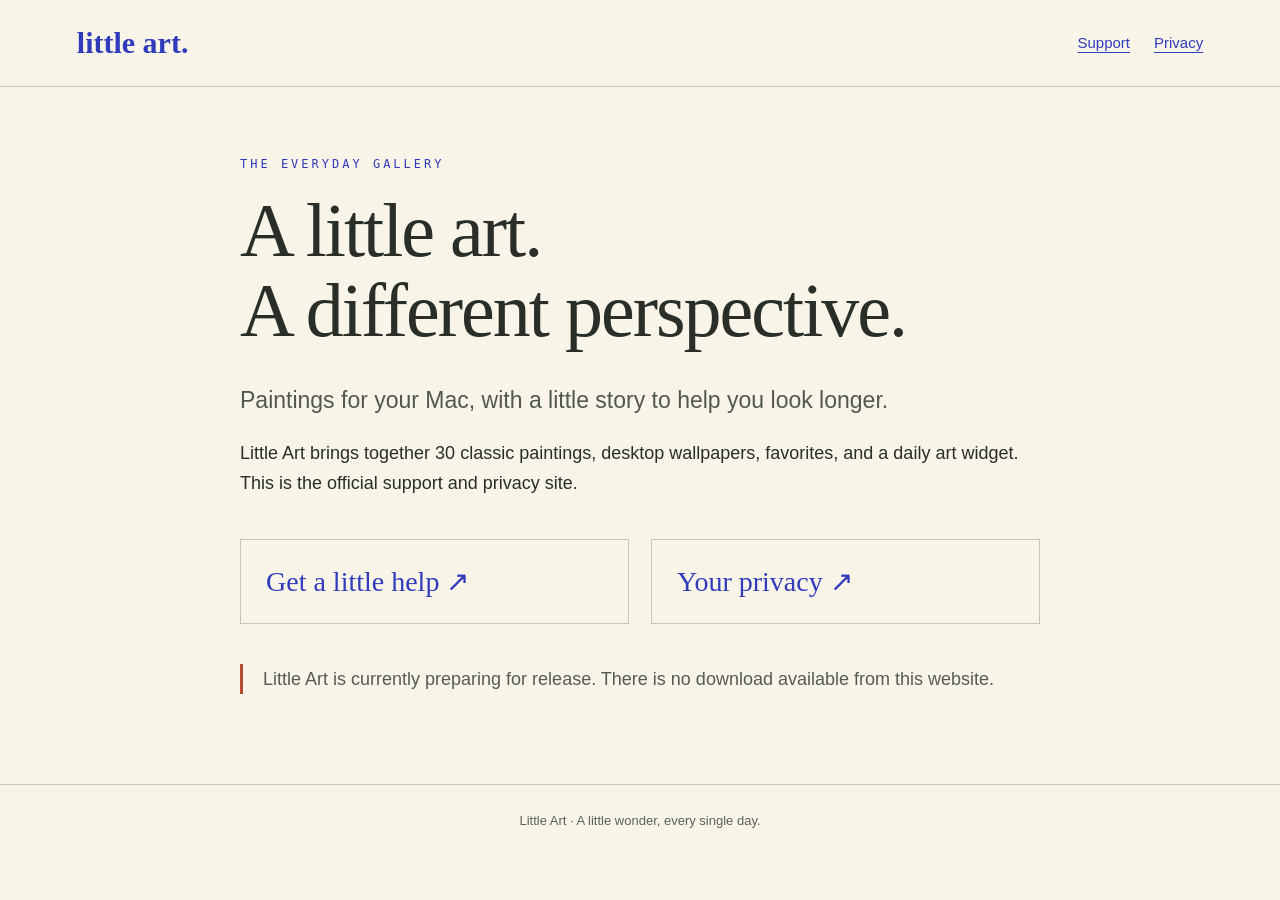
==== index.html @ faa5f4cb "Publish Little Art support and privacy pages" ====
<!doctype html>
<html lang="en"><head><meta charset="utf-8"><meta name="viewport" content="width=device-width,initial-scale=1"><title>A little wonder · Little Art</title><meta name="description" content="Support and privacy information for Little Art, a painting wallpaper app for Mac."><link rel="stylesheet" href="style.css"></head><body><header><a class="brand" href="index.html">little art.</a><nav aria-label="Main navigation"><a href="support.html">Support</a><a href="privacy.html">Privacy</a></nav></header><main><p class="eyebrow">The everyday gallery</p><h1>A little art.<br>A different perspective.</h1><p class="intro">Paintings for your Mac, with a little story to help you look longer.</p><p>Little Art brings together 30 classic paintings, desktop wallpapers, favorites, and a daily art widget. This is the official support and privacy site.</p><div class="links"><a href="support.html">Get a little help ↗</a><a href="privacy.html">Your privacy ↗</a></div><p class="note">Little Art is currently preparing for release. There is no download available from this website.</p></main><footer>Little Art · A little wonder, every single day.</footer></body></html>
---- style.css ----
:root{color-scheme:light;--paper:#f8f4e8;--ink:#292e29;--blue:#303bbb;--red:#b64b30}*{box-sizing:border-box}body{margin:0;background:var(--paper);color:var(--ink);font:18px/1.7 -apple-system,BlinkMacSystemFont,"Segoe UI",sans-serif}header{padding:26px max(6vw,24px);border-bottom:1px solid #ccc7b9;display:flex;justify-content:space-between;align-items:center;gap:24px}a{color:var(--blue);text-underline-offset:4px}a:focus-visible{outline:3px solid var(--red);outline-offset:5px}.brand{font:bold 30px Georgia,serif;text-decoration:none}nav{display:flex;gap:24px;font-size:15px}main{max-width:850px;margin:70px auto 90px;padding:0 25px}.eyebrow{font:12px monospace;letter-spacing:3px;color:var(--blue);text-transform:uppercase}h1{font:normal clamp(44px,8vw,76px)/1.05 Georgia,serif;letter-spacing:-2px;margin:20px 0 30px}h2{font:normal 30px/1.2 Georgia,serif;margin-top:42px}p{margin:18px 0}.intro{font-size:23px;color:#53584f}.contact{display:inline-block;background:var(--blue);color:white;padding:13px 22px;text-decoration:none;margin:10px 0;overflow-wrap:anywhere}.note{border-left:3px solid var(--red);padding-left:20px;color:#555b52}.links{display:grid;grid-template-columns:1fr 1fr;gap:22px;margin:40px 0}.links a{padding:25px;border:1px solid #c9c5b6;text-decoration:none;font:28px Georgia,serif}footer{border-top:1px solid #ccc7b9;padding:25px;text-align:center;font-size:13px;color:#5b6157}@media(max-width:540px){header{align-items:flex-start;flex-direction:column;gap:12px}main{margin-top:45px}.links{grid-template-columns:1fr}body{font-size:16px}}
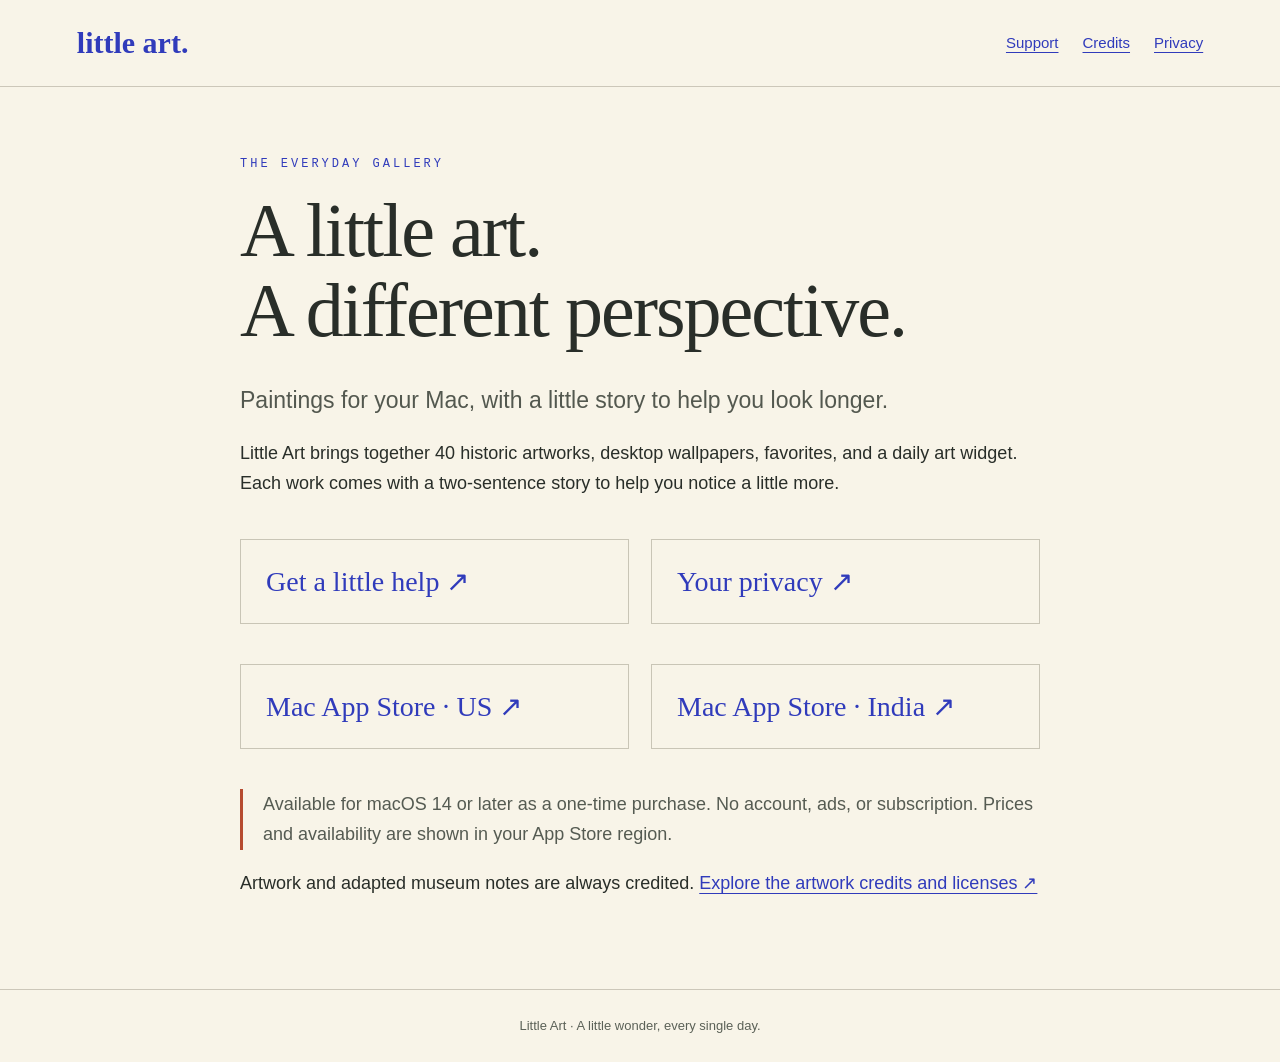
==== commit 06dca2e0: "Update live app links, 40-work collection and artwork credits" ====
--- a/index.html
+++ b/index.html
@@ -1,2 +1,2 @@
 <!doctype html>
-<html lang="en"><head><meta charset="utf-8"><meta name="viewport" content="width=device-width,initial-scale=1"><title>A little wonder · Little Art</title><meta name="description" content="Support and privacy information for Little Art, a painting wallpaper app for Mac."><link rel="stylesheet" href="style.css"></head><body><header><a class="brand" href="index.html">little art.</a><nav aria-label="Main navigation"><a href="support.html">Support</a><a href="privacy.html">Privacy</a></nav></header><main><p class="eyebrow">The everyday gallery</p><h1>A little art.<br>A different perspective.</h1><p class="intro">Paintings for your Mac, with a little story to help you look longer.</p><p>Little Art brings together 30 classic paintings, desktop wallpapers, favorites, and a daily art widget. This is the official support and privacy site.</p><div class="links"><a href="support.html">Get a little help ↗</a><a href="privacy.html">Your privacy ↗</a></div><p class="note">Little Art is currently preparing for release. There is no download available from this website.</p></main><footer>Little Art · A little wonder, every single day.</footer></body></html>+<html lang="en"><head><meta charset="utf-8"><meta name="viewport" content="width=device-width,initial-scale=1"><title>A little wonder · Little Art</title><meta name="description" content="Support and privacy information for Little Art, a painting wallpaper app for Mac."><link rel="stylesheet" href="style.css"></head><body><header><a class="brand" href="index.html">little art.</a><nav aria-label="Main navigation"><a href="support.html">Support</a><a href="credits.html">Credits</a><a href="privacy.html">Privacy</a></nav></header><main><p class="eyebrow">The everyday gallery</p><h1>A little art.<br>A different perspective.</h1><p class="intro">Paintings for your Mac, with a little story to help you look longer.</p><p>Little Art brings together 40 historic artworks, desktop wallpapers, favorites, and a daily art widget. Each work comes with a two-sentence story to help you notice a little more.</p><div class="links"><a href="support.html">Get a little help ↗</a><a href="privacy.html">Your privacy ↗</a></div><div class="links"><a href="https://apps.apple.com/us/app/little-art-daily-paintings/id6816828587?mt=12">Mac App Store · US ↗</a><a href="https://apps.apple.com/in/app/little-art-daily-paintings/id6816828587?mt=12">Mac App Store · India ↗</a></div><p class="note">Available for macOS 14 or later as a one-time purchase. No account, ads, or subscription. Prices and availability are shown in your App Store region.</p><p>Artwork and adapted museum notes are always credited. <a href="credits.html">Explore the artwork credits and licenses ↗</a></p></main><footer>Little Art · A little wonder, every single day.</footer></body></html>
--- a/style.css
+++ b/style.css
@@ -1 +1,3 @@
 :root{color-scheme:light;--paper:#f8f4e8;--ink:#292e29;--blue:#303bbb;--red:#b64b30}*{box-sizing:border-box}body{margin:0;background:var(--paper);color:var(--ink);font:18px/1.7 -apple-system,BlinkMacSystemFont,"Segoe UI",sans-serif}header{padding:26px max(6vw,24px);border-bottom:1px solid #ccc7b9;display:flex;justify-content:space-between;align-items:center;gap:24px}a{color:var(--blue);text-underline-offset:4px}a:focus-visible{outline:3px solid var(--red);outline-offset:5px}.brand{font:bold 30px Georgia,serif;text-decoration:none}nav{display:flex;gap:24px;font-size:15px}main{max-width:850px;margin:70px auto 90px;padding:0 25px}.eyebrow{font:12px monospace;letter-spacing:3px;color:var(--blue);text-transform:uppercase}h1{font:normal clamp(44px,8vw,76px)/1.05 Georgia,serif;letter-spacing:-2px;margin:20px 0 30px}h2{font:normal 30px/1.2 Georgia,serif;margin-top:42px}p{margin:18px 0}.intro{font-size:23px;color:#53584f}.contact{display:inline-block;background:var(--blue);color:white;padding:13px 22px;text-decoration:none;margin:10px 0;overflow-wrap:anywhere}.note{border-left:3px solid var(--red);padding-left:20px;color:#555b52}.links{display:grid;grid-template-columns:1fr 1fr;gap:22px;margin:40px 0}.links a{padding:25px;border:1px solid #c9c5b6;text-decoration:none;font:28px Georgia,serif}footer{border-top:1px solid #ccc7b9;padding:25px;text-align:center;font-size:13px;color:#5b6157}@media(max-width:540px){header{align-items:flex-start;flex-direction:column;gap:12px}main{margin-top:45px}.links{grid-template-columns:1fr}body{font-size:16px}}
+
+.credits-record{white-space:pre-wrap;overflow-wrap:anywhere;font:14px/1.7 ui-monospace,SFMono-Regular,monospace;padding:22px;border:1px solid #ccc7b9;background:#ffffff55}
